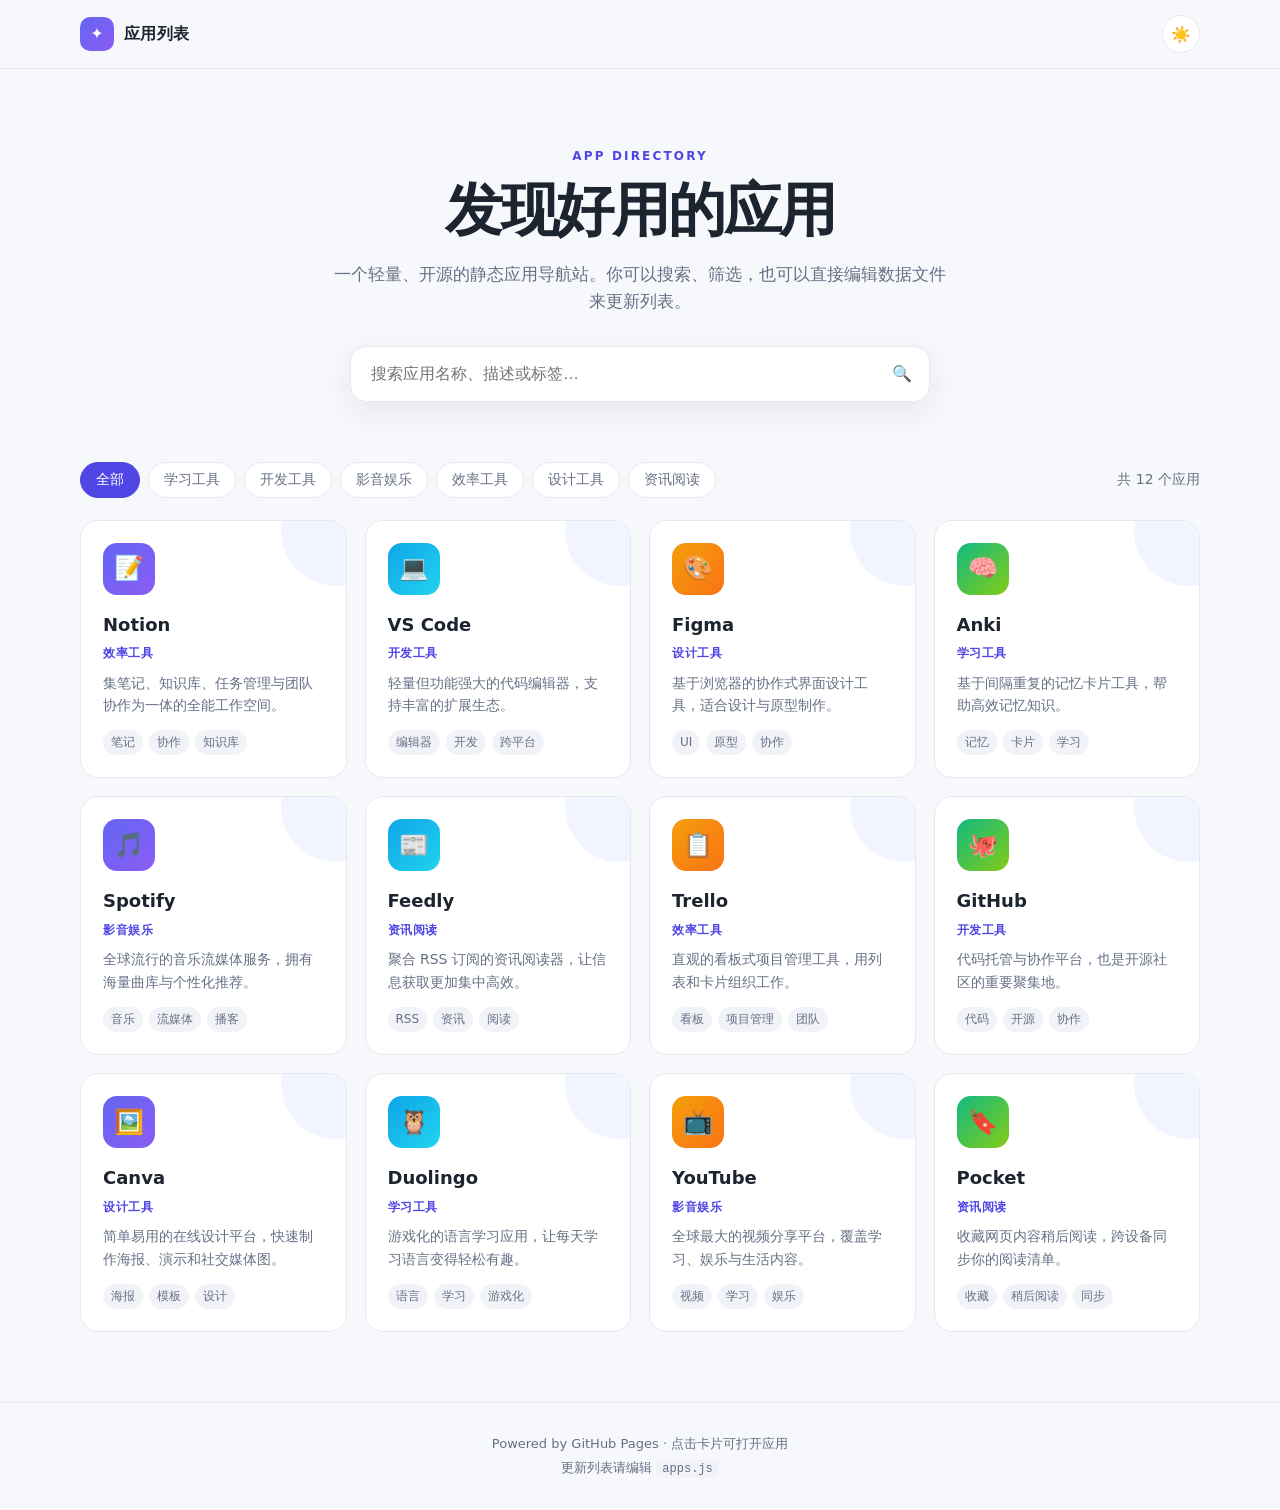
==== index.html @ ecff03ca "搭建应用列表网站" ====
<!DOCTYPE html>
<html lang="zh-CN">
<head>
  <meta charset="UTF-8" />
  <meta name="viewport" content="width=device-width, initial-scale=1.0" />
  <meta name="description" content="一个简洁、可定制的应用列表网站。" />
  <title>我的应用列表</title>
  <link rel="stylesheet" href="styles.css" />
</head>
<body>
  <header class="site-header">
    <div class="container header-inner">
      <a class="brand" href="#">
        <span class="brand-mark" aria-hidden="true">✦</span>
        <span>应用列表</span>
      </a>
      <button id="theme-toggle" class="theme-toggle" type="button" aria-label="切换深色模式">
        <span class="theme-icon theme-icon-light">☀️</span>
        <span class="theme-icon theme-icon-dark">🌙</span>
      </button>
    </div>
  </header>

  <main>
    <section class="hero">
      <div class="container">
        <p class="eyebrow">APP DIRECTORY</p>
        <h1>发现好用的应用</h1>
        <p class="hero-subtitle">一个轻量、开源的静态应用导航站。你可以搜索、筛选，也可以直接编辑数据文件来更新列表。</p>
        <div class="search-box">
          <span class="search-icon" aria-hidden="true">🔍</span>
          <input id="search-input" type="search" placeholder="搜索应用名称、描述或标签…" autocomplete="off" />
        </div>
      </div>
    </section>

    <section class="catalog container">
      <div class="toolbar">
        <div class="filter-tabs" id="filter-tabs" role="tablist" aria-label="按分类筛选">
          <button class="filter-tab active" type="button" data-category="all">全部</button>
        </div>
        <span class="result-count" id="result-count"></span>
      </div>

      <div class="app-grid" id="app-grid" aria-live="polite"></div>

      <div class="empty-state" id="empty-state" hidden>
        <div class="empty-icon" aria-hidden="true">🗂️</div>
        <h2>没有找到相关应用</h2>
        <p>换个关键词或分类试试看。</p>
        <button class="reset-button" id="reset-filters" type="button">清空筛选</button>
      </div>
    </section>
  </main>

  <footer class="site-footer">
    <div class="container footer-inner">
      <p>Powered by GitHub Pages · 点击卡片可打开应用</p>
      <p>更新列表请编辑 <code>apps.js</code></p>
    </div>
  </footer>

  <script src="apps.js"></script>
  <script src="script.js"></script>
</body>
</html>
---- styles.css ----
:root {
  --bg: #f7f8fb;
  --surface: #ffffff;
  --surface-2: #f1f3f8;
  --text: #1c2430;
  --text-muted: #667085;
  --border: #e5e8ef;
  --primary: #4f46e5;
  --primary-soft: #eef2ff;
  --shadow: 0 10px 30px rgba(28, 36, 48, 0.08);
  --radius: 18px;
}

body.dark {
  --bg: #0f1420;
  --surface: #171e2c;
  --surface-2: #1f2937;
  --text: #f3f5f9;
  --text-muted: #a3adc2;
  --border: #2b3547;
  --primary: #818cf8;
  --primary-soft: #252c42;
  --shadow: 0 12px 32px rgba(0, 0, 0, 0.28);
}

* {
  box-sizing: border-box;
}

html {
  scroll-behavior: smooth;
}

body {
  margin: 0;
  font-family: "Segoe UI", "PingFang SC", "Microsoft YaHei", system-ui, -apple-system, sans-serif;
  background: var(--bg);
  color: var(--text);
  line-height: 1.6;
  transition: background-color 0.25s ease, color 0.25s ease;
}

.container {
  width: min(1120px, calc(100% - 40px));
  margin: 0 auto;
}

.site-header {
  position: sticky;
  top: 0;
  z-index: 20;
  background: color-mix(in srgb, var(--bg) 82%, transparent);
  backdrop-filter: blur(12px);
  border-bottom: 1px solid var(--border);
}

.header-inner {
  height: 68px;
  display: flex;
  align-items: center;
  justify-content: space-between;
}

.brand {
  display: inline-flex;
  align-items: center;
  gap: 10px;
  color: var(--text);
  text-decoration: none;
  font-weight: 700;
  letter-spacing: 0.02em;
}

.brand-mark {
  display: grid;
  place-items: center;
  width: 34px;
  height: 34px;
  color: white;
  background: linear-gradient(135deg, #6366f1, #8b5cf6);
  border-radius: 10px;
  font-size: 16px;
}

.theme-toggle {
  display: grid;
  place-items: center;
  width: 38px;
  height: 38px;
  padding: 0;
  color: var(--text);
  background: var(--surface);
  border: 1px solid var(--border);
  border-radius: 50%;
  cursor: pointer;
}

.theme-icon {
  font-size: 16px;
}

.theme-icon-dark {
  display: none;
}

body.dark .theme-icon-light {
  display: none;
}

body.dark .theme-icon-dark {
  display: inline;
}

.hero {
  padding: 78px 0 40px;
  text-align: center;
}

.eyebrow {
  margin: 0 0 12px;
  color: var(--primary);
  font-size: 12px;
  font-weight: 800;
  letter-spacing: 0.18em;
}

.hero h1 {
  margin: 0;
  font-size: clamp(34px, 6vw, 58px);
  line-height: 1.12;
  letter-spacing: -0.04em;
}

.hero-subtitle {
  max-width: 620px;
  margin: 18px auto 30px;
  color: var(--text-muted);
  font-size: 17px;
}

.search-box {
  position: relative;
  max-width: 580px;
  margin: 0 auto;
}

.search-box input {
  width: 100%;
  height: 56px;
  padding: 0 50px 0 20px;
  color: var(--text);
  background: var(--surface);
  border: 1px solid var(--border);
  border-radius: 16px;
  outline: none;
  font-size: 16px;
  box-shadow: var(--shadow);
}

.search-box input:focus {
  border-color: var(--primary);
  box-shadow: 0 0 0 4px var(--primary-soft);
}

.search-icon {
  position: absolute;
  top: 50%;
  right: 18px;
  transform: translateY(-50%);
  pointer-events: none;
}

.catalog {
  padding: 20px 0 70px;
}

.toolbar {
  display: flex;
  align-items: center;
  justify-content: space-between;
  gap: 20px;
  margin-bottom: 22px;
}

.filter-tabs {
  display: flex;
  flex-wrap: wrap;
  gap: 8px;
}

.filter-tab {
  padding: 8px 15px;
  color: var(--text-muted);
  background: var(--surface);
  border: 1px solid var(--border);
  border-radius: 999px;
  cursor: pointer;
  font-size: 14px;
  white-space: nowrap;
}

.filter-tab:hover {
  color: var(--primary);
  border-color: var(--primary);
}

.filter-tab.active {
  color: white;
  background: var(--primary);
  border-color: var(--primary);
}

.result-count {
  color: var(--text-muted);
  font-size: 14px;
  white-space: nowrap;
}

.app-grid {
  display: grid;
  grid-template-columns: repeat(auto-fill, minmax(250px, 1fr));
  gap: 18px;
}

.app-card {
  position: relative;
  display: flex;
  flex-direction: column;
  min-height: 210px;
  padding: 22px;
  text-decoration: none;
  color: var(--text);
  background: var(--surface);
  border: 1px solid var(--border);
  border-radius: var(--radius);
  overflow: hidden;
  transition: transform 0.2s ease, box-shadow 0.2s ease, border-color 0.2s ease;
}

.app-card:hover {
  transform: translateY(-4px);
  border-color: color-mix(in srgb, var(--primary) 55%, var(--border));
  box-shadow: var(--shadow);
}

.app-card::after {
  content: "";
  position: absolute;
  top: -45px;
  right: -45px;
  width: 110px;
  height: 110px;
  border-radius: 50%;
  background: var(--primary-soft);
  opacity: 0.75;
}

.app-icon {
  position: relative;
  z-index: 1;
  display: grid;
  place-items: center;
  width: 52px;
  height: 52px;
  margin-bottom: 16px;
  background: linear-gradient(135deg, #6366f1, #8b5cf6);
  border-radius: 14px;
  font-size: 24px;
  color: white;
}

.app-card:nth-child(4n + 2) .app-icon {
  background: linear-gradient(135deg, #0ea5e9, #22d3ee);
}

.app-card:nth-child(4n + 3) .app-icon {
  background: linear-gradient(135deg, #f59e0b, #f97316);
}

.app-card:nth-child(4n + 4) .app-icon {
  background: linear-gradient(135deg, #10b981, #84cc16);
}

.app-name {
  position: relative;
  z-index: 1;
  margin: 0 0 5px;
  font-size: 18px;
  font-weight: 700;
}

.app-category {
  position: relative;
  z-index: 1;
  margin-bottom: 8px;
  color: var(--primary);
  font-size: 12px;
  font-weight: 700;
  letter-spacing: 0.05em;
}

.app-description {
  position: relative;
  z-index: 1;
  margin: 0 0 14px;
  color: var(--text-muted);
  font-size: 14px;
}

.app-tags {
  position: relative;
  z-index: 1;
  display: flex;
  flex-wrap: wrap;
  gap: 6px;
  margin-top: auto;
}

.app-tag {
  padding: 3px 8px;
  color: var(--text-muted);
  background: var(--surface-2);
  border-radius: 999px;
  font-size: 12px;
}

.empty-state {
  padding: 60px 20px;
  text-align: center;
  color: var(--text-muted);
}

.empty-state h2 {
  margin: 14px 0 6px;
  color: var(--text);
}

.empty-icon {
  font-size: 44px;
}

.reset-button {
  margin-top: 14px;
  padding: 9px 16px;
  color: white;
  background: var(--primary);
  border: none;
  border-radius: 10px;
  cursor: pointer;
  font-weight: 700;
}

.site-footer {
  padding: 28px 0;
  color: var(--text-muted);
  border-top: 1px solid var(--border);
  font-size: 13px;
  text-align: center;
}

.footer-inner p {
  margin: 3px 0;
}

code {
  padding: 2px 6px;
  background: var(--surface-2);
  border-radius: 5px;
  font-size: 12px;
}

@media (max-width: 640px) {
  .hero {
    padding-top: 50px;
  }

  .toolbar {
    flex-direction: column;
    align-items: flex-start;
  }

  .app-grid {
    grid-template-columns: 1fr;
  }
}
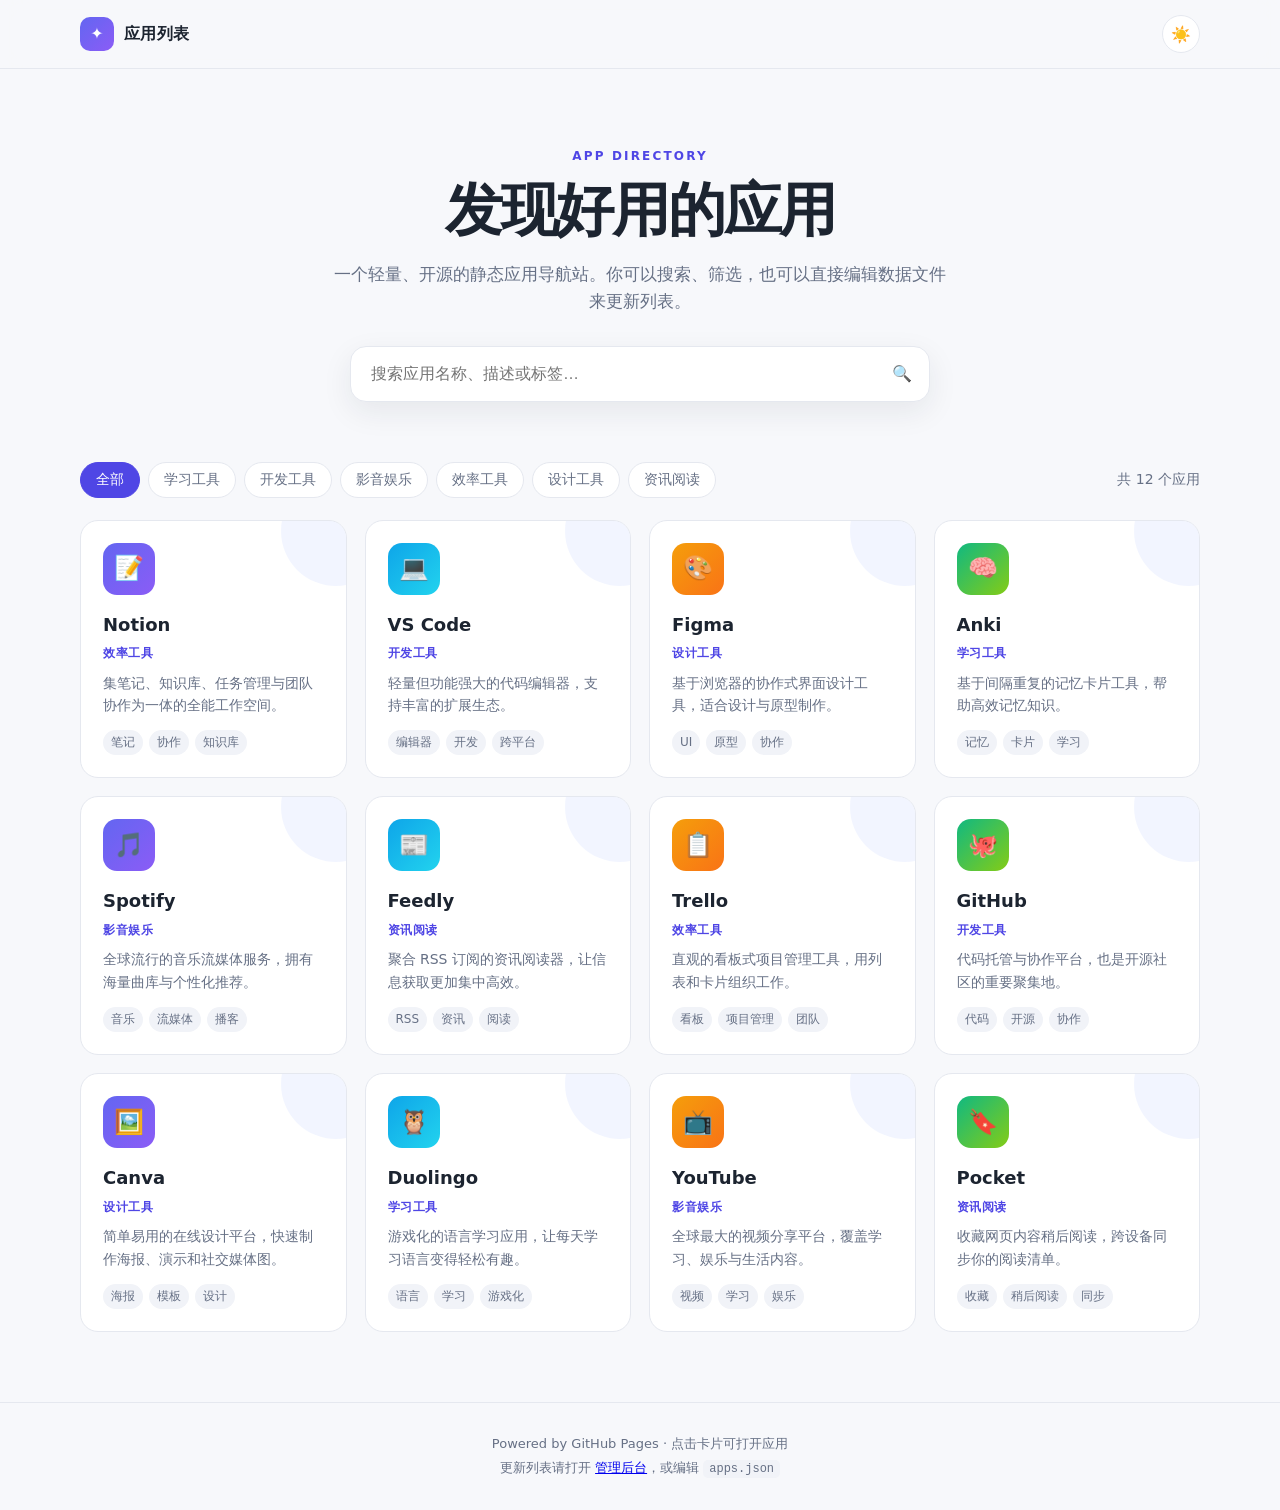
==== commit 1987b615: "添加应用管理后台并改为 apps.json 数据" ====
--- a/index.html
+++ b/index.html
@@ -56,11 +56,10 @@
   <footer class="site-footer">
     <div class="container footer-inner">
       <p>Powered by GitHub Pages · 点击卡片可打开应用</p>
-      <p>更新列表请编辑 <code>apps.js</code></p>
+      <p>更新列表请打开 <a href="admin.html">管理后台</a>，或编辑 <code>apps.json</code></p>
     </div>
   </footer>
 
-  <script src="apps.js"></script>
   <script src="script.js"></script>
 </body>
 </html>
